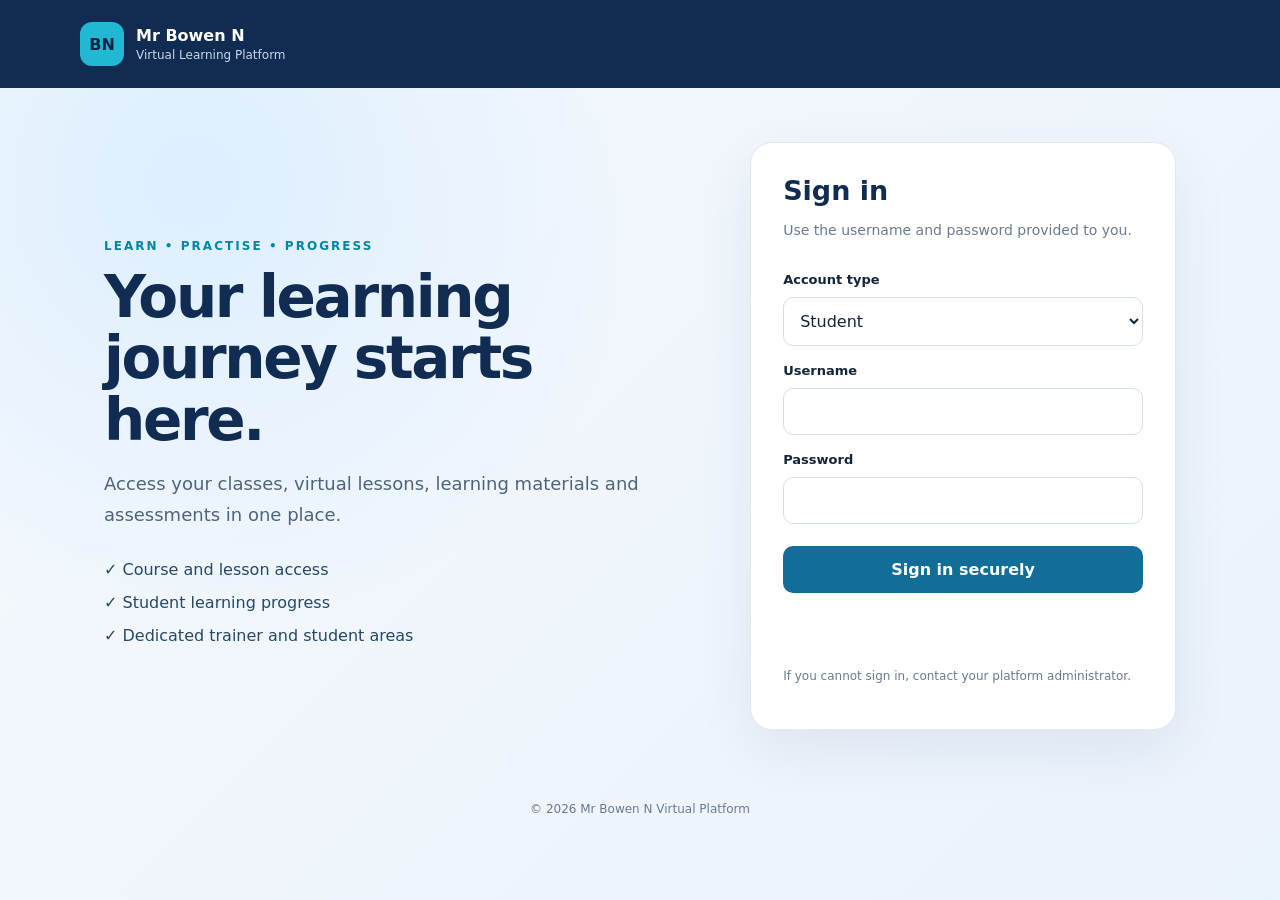
==== trainer-dashboard.html @ 07c1dc7e "Create trainer-dashboard.html" ====
<!DOCTYPE html>
<html lang="en">
<head>
  <meta charset="UTF-8">
  <meta name="viewport" content="width=device-width, initial-scale=1.0">
  <title>Trainer Dashboard | Mr Bowen N Virtual Platform</title>
  <link rel="stylesheet" href="styles.css">
</head>

<body>
  <main class="dashboard-container">
    <header class="dashboard-header">
      <div>
        <h1>Trainer Dashboard</h1>
        <p id="trainer-name">Welcome, Trainer</p>
      </div>

      <button id="logout-button" type="button">Logout</button>
    </header>

    <section class="dashboard-content">
      <h2>Teaching and Learning</h2>
      <p>
        Welcome to your trainer dashboard. This is the starting page
        for managing your virtual lessons.
      </p>

      <div class="dashboard-grid">
        <article class="dashboard-card">
          <h3>My Lessons</h3>
          <p>Lesson management will be connected here.</p>
        </article>

        <article class="dashboard-card">
          <h3>Student Submissions</h3>
          <p>Student work and submitted links will appear here.</p>
        </article>

        <article class="dashboard-card">
          <h3>Learning Materials</h3>
          <p>Notes, assignments, and learning resources will appear here.</p>
        </article>
      </div>
    </section>
  </main>

  <script>
    // Check whether a login session exists.
    const token = sessionStorage.getItem("virtual_platform_token");
    const userText = sessionStorage.getItem("virtual_platform_user");

    if (!token || !userText) {
      window.location.href = "index.html";
    } else {
      try {
        const user = JSON.parse(userText);

        if (user.role !== "trainer") {
          window.location.href = "index.html";
        } else {
          document.getElementById("trainer-name").textContent =
            "Welcome, " + (user.username || "Trainer");
        }
      } catch (error) {
        sessionStorage.clear();
        window.location.href = "index.html";
      }
    }

    document.getElementById("logout-button").addEventListener("click", function () {
      sessionStorage.clear();
      window.location.href = "index.html";
    });
  </script>
</body>
</html>
---- styles.css ----
:root{font-family:Inter,ui-sans-serif,system-ui,-apple-system,BlinkMacSystemFont,"Segoe UI",sans-serif;color:#14243a;background:#f3f7fc;font-synthesis:none}*{box-sizing:border-box}body{margin:0;min-height:100vh;background:radial-gradient(circle at 15% 20%,#dceeff 0,transparent 35%),linear-gradient(135deg,#f6f9fd,#eaf2fb)}.topbar{display:flex;align-items:center;gap:12px;padding:22px max(24px,calc((100% - 1120px)/2));background:#102c52;color:white}.brand-mark{width:44px;height:44px;border-radius:12px;background:#21b8d4;display:grid;place-items:center;font-weight:900;color:#082444}.topbar strong,.topbar span{display:block}.topbar span{font-size:12px;color:#c8d9ee;margin-top:3px}.layout{max-width:1120px;margin:54px auto;padding:0 24px;display:grid;grid-template-columns:1.15fr .85fr;gap:70px;align-items:center}.intro h1{font-size:clamp(38px,5vw,58px);line-height:1.06;letter-spacing:-.04em;margin:14px 0 18px;color:#102c52}.intro>p:not(.eyebrow){font-size:18px;line-height:1.7;color:#50637c;max-width:540px}.eyebrow{font-size:12px;letter-spacing:.17em;font-weight:800;color:#0087a8}.feature-list{display:grid;gap:14px;margin-top:30px;color:#274866}.login-card{background:#fff;border:1px solid #e0e8f2;border-radius:22px;padding:32px;box-shadow:0 20px 55px #143b6414}.login-card h2{font-size:27px;margin:0 0 8px;color:#102c52}.muted,.small-note{color:#6a7b90;font-size:14px;line-height:1.5}.login-card form{display:grid;gap:10px;margin-top:24px}.login-card label{font-size:13px;font-weight:700;margin-top:7px}.login-card input,.login-card select{width:100%;border:1px solid #d4dfeb;border-radius:10px;padding:13px 12px;background:#fff;color:#14243a;font:inherit;min-height:46px}.login-card input:focus,.login-card select:focus{outline:3px solid #21b8d433;border-color:#138aa8}button{margin-top:12px;border:0;border-radius:10px;padding:14px;background:#126d99;color:white;font:inherit;font-weight:750;cursor:pointer}button:disabled{opacity:.65;cursor:wait}.status{min-height:20px;font-size:14px;line-height:1.45;color:#a22b2b}.status.success{color:#18744a}.small-note{font-size:12px;margin-top:16px}footer{text-align:center;color:#6a7b90;padding:18px 24px 28px;font-size:12px}@media(max-width:800px){.layout{grid-template-columns:1fr;gap:28px;margin:32px auto}.intro h1{font-size:42px}.login-card{padding:24px}}
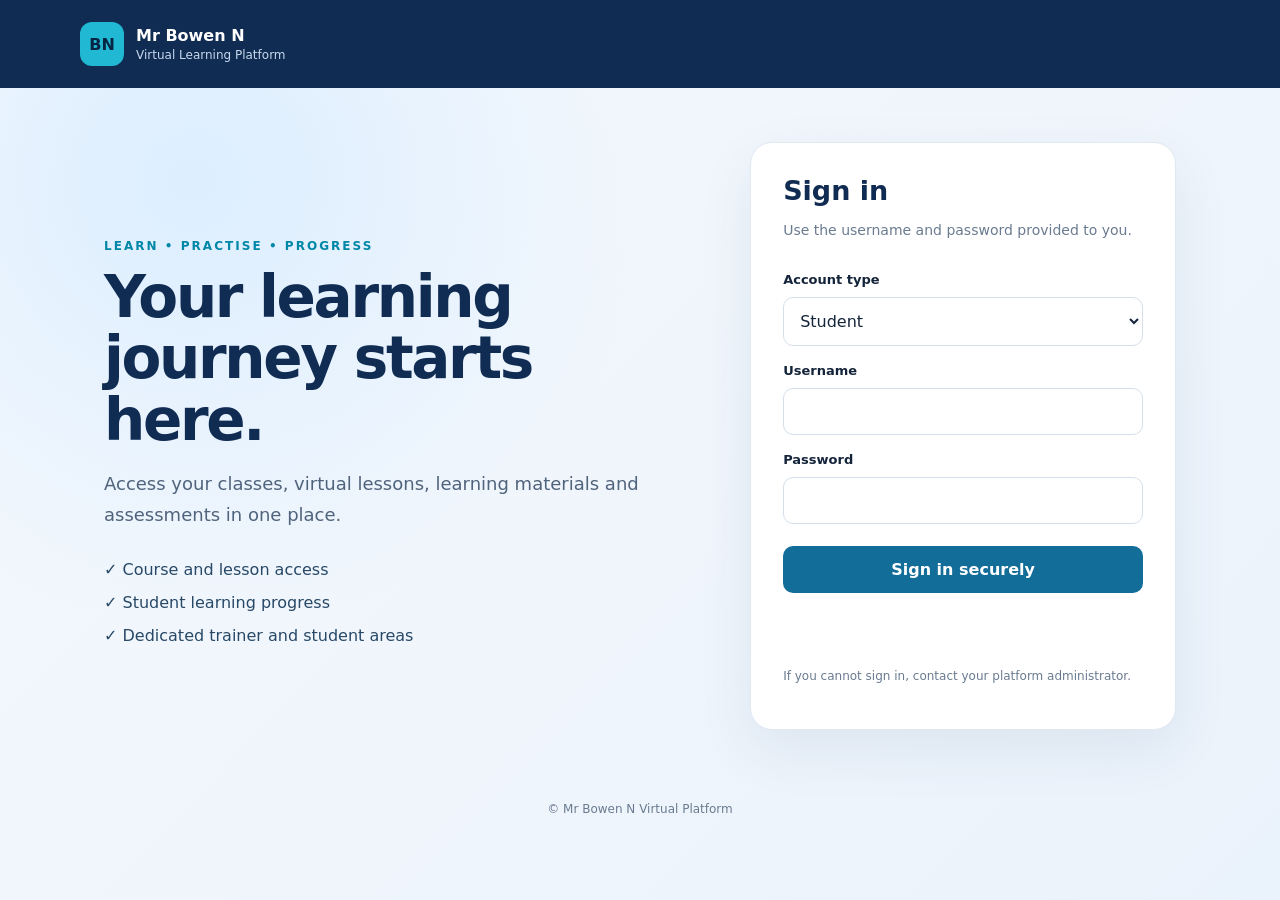
==== commit 7aa92ce2: "Update trainer-dashboard.html" ====
--- a/trainer-dashboard.html
+++ b/trainer-dashboard.html
@@ -1,76 +1,777 @@
+
 <!DOCTYPE html>
 <html lang="en">
 <head>
   <meta charset="UTF-8">
-  <meta name="viewport" content="width=device-width, initial-scale=1.0">
+  <meta name="viewport" content="width=device-width, initial-scale=1">
   <title>Trainer Dashboard | Mr Bowen N Virtual Platform</title>
   <link rel="stylesheet" href="styles.css">
+  <style>
+    :root {
+      --navy: #10233f;
+      --blue: #2459d3;
+      --bg: #f3f6fb;
+      --border: #e1e7f0;
+      --muted: #65738a;
+    }
+
+    * { box-sizing: border-box; }
+
+    body {
+      margin: 0;
+      background: var(--bg);
+      color: #17243a;
+      font-family: Arial, Helvetica, sans-serif;
+    }
+
+    button, input, textarea, select { font: inherit; }
+    button { cursor: pointer; }
+
+    .topbar {
+      background: var(--navy);
+      color: white;
+      padding: 18px 5%;
+      display: flex;
+      align-items: center;
+      justify-content: space-between;
+      gap: 16px;
+      flex-wrap: wrap;
+    }
+
+    .brand { font-size: 19px; font-weight: 700; }
+    .brand small {
+      display: block;
+      font-size: 12px;
+      margin-top: 5px;
+      color: #bdcce3;
+      font-weight: 400;
+    }
+
+    .logout {
+      border: 1px solid #9db2d1;
+      background: transparent;
+      color: white;
+      padding: 9px 15px;
+      border-radius: 8px;
+    }
+
+    .container {
+      width: min(1200px, 92%);
+      margin: 28px auto 50px;
+    }
+
+    .welcome {
+      background: linear-gradient(120deg, #153665, #2764d7);
+      color: white;
+      padding: 28px;
+      border-radius: 16px;
+      margin-bottom: 24px;
+    }
+
+    .welcome h1 { margin: 0 0 8px; font-size: 28px; }
+    .welcome p { margin: 0; color: #e0eaff; }
+
+    .stats {
+      display: grid;
+      grid-template-columns: repeat(3, minmax(0, 1fr));
+      gap: 15px;
+      margin-bottom: 24px;
+    }
+
+    .stat, .panel {
+      background: white;
+      border: 1px solid var(--border);
+      border-radius: 13px;
+      padding: 20px;
+    }
+
+    .stat span { color: var(--muted); font-size: 13px; }
+    .stat strong { display: block; font-size: 28px; margin-top: 8px; }
+
+    .panel { margin-bottom: 22px; }
+    .panel h2 { margin: 0 0 17px; font-size: 20px; }
+    .panel h3 { margin-top: 0; }
+
+    .form-grid {
+      display: grid;
+      grid-template-columns: repeat(2, minmax(0, 1fr));
+      gap: 13px;
+    }
+
+    .field { display: flex; flex-direction: column; gap: 6px; }
+    .field.full { grid-column: 1 / -1; }
+    label { font-size: 13px; font-weight: 700; }
+
+    input, textarea, select {
+      width: 100%;
+      border: 1px solid #cbd5e3;
+      border-radius: 8px;
+      padding: 11px;
+      background: white;
+      color: #17243a;
+    }
+
+    textarea { min-height: 95px; resize: vertical; }
+
+    .btn {
+      border: 0;
+      border-radius: 8px;
+      background: var(--blue);
+      color: white;
+      padding: 11px 16px;
+      font-weight: 700;
+    }
+
+    .btn.secondary { background: #e9effb; color: #1945a3; }
+    .btn.danger { background: #b42332; }
+    .btn:disabled { opacity: .6; cursor: wait; }
+
+    .actions { display: flex; flex-wrap: wrap; gap: 9px; margin-top: 13px; }
+    .message { margin: 14px 0; font-size: 14px; }
+    .muted { color: var(--muted); font-size: 13px; }
+    .hidden { display: none !important; }
+
+    .item {
+      border: 1px solid var(--border);
+      padding: 16px;
+      border-radius: 10px;
+      margin-top: 12px;
+      overflow-wrap: anywhere;
+    }
+
+    .item h3 { margin-bottom: 7px; }
+    .item p { line-height: 1.5; }
+    .item a { color: #1e50b5; }
+    .item-top {
+      display: flex;
+      align-items: flex-start;
+      justify-content: space-between;
+      gap: 12px;
+      flex-wrap: wrap;
+    }
+
+    .pill {
+      display: inline-block;
+      background: #e9effb;
+      color: #1945a3;
+      padding: 5px 9px;
+      border-radius: 30px;
+      font-size: 12px;
+    }
+
+    .empty { padding: 15px 0; color: var(--muted); }
+    .loading { color: var(--muted); }
+
+    @media (max-width: 650px) {
+      .stats { grid-template-columns: 1fr; }
+      .form-grid { grid-template-columns: 1fr; }
+      .field.full { grid-column: auto; }
+      .welcome h1 { font-size: 23px; }
+      .panel { padding: 16px; }
+    }
+  </style>
 </head>
 
 <body>
-  <main class="dashboard-container">
-    <header class="dashboard-header">
-      <div>
-        <h1>Trainer Dashboard</h1>
-        <p id="trainer-name">Welcome, Trainer</p>
+  <header class="topbar">
+    <div class="brand">
+      Mr Bowen N Virtual Platform
+      <small>Trainer workspace</small>
+    </div>
+    <button class="logout" id="logoutButton" type="button">Logout</button>
+  </header>
+
+  <main class="container">
+    <section class="welcome">
+      <h1>Trainer Dashboard</h1>
+      <p id="welcomeText">Welcome, Trainer</p>
+      <p class="muted" style="color:#e0eaff;margin-top:12px">
+        Manage lessons, learning resources, students and submissions.
+      </p>
+    </section>
+
+    <div id="globalMessage" class="message" role="status" aria-live="polite"></div>
+
+    <section class="stats">
+      <div class="stat">
+        <span>My lessons</span>
+        <strong id="lessonCount">—</strong>
       </div>
-
-      <button id="logout-button" type="button">Logout</button>
-    </header>
-
-    <section class="dashboard-content">
-      <h2>Teaching and Learning</h2>
-      <p>
-        Welcome to your trainer dashboard. This is the starting page
-        for managing your virtual lessons.
-      </p>
-
-      <div class="dashboard-grid">
-        <article class="dashboard-card">
-          <h3>My Lessons</h3>
-          <p>Lesson management will be connected here.</p>
-        </article>
-
-        <article class="dashboard-card">
-          <h3>Student Submissions</h3>
-          <p>Student work and submitted links will appear here.</p>
-        </article>
-
-        <article class="dashboard-card">
-          <h3>Learning Materials</h3>
-          <p>Notes, assignments, and learning resources will appear here.</p>
-        </article>
+      <div class="stat">
+        <span>Learning materials</span>
+        <strong id="materialCount">—</strong>
+      </div>
+      <div class="stat">
+        <span>Students</span>
+        <strong id="studentCount">—</strong>
       </div>
     </section>
+
+    <section class="panel">
+      <h2>Create a lesson</h2>
+      <form id="lessonForm">
+        <div class="form-grid">
+          <div class="field">
+            <label for="lessonTitle">Lesson title *</label>
+            <input id="lessonTitle" maxlength="200" required
+              placeholder="e.g. Introduction to Technical Drawing">
+          </div>
+          <div class="field">
+            <label for="lessonClass">Class or group</label>
+            <input id="lessonClass" maxlength="100"
+              placeholder="e.g. AEL525S">
+          </div>
+          <div class="field full">
+            <label for="lessonDescription">Description / instructions</label>
+            <textarea id="lessonDescription" maxlength="10000"
+              placeholder="Describe the lesson and learning activities"></textarea>
+          </div>
+          <div class="field full">
+            <label for="lessonUrl">Lesson content URL (optional)</label>
+            <input id="lessonUrl" type="url" maxlength="2000"
+              placeholder="https://...">
+          </div>
+          <div class="field">
+            <label for="lessonPublished">Publishing status</label>
+            <select id="lessonPublished">
+              <option value="false">Save as draft</option>
+              <option value="true">Publish for students</option>
+            </select>
+          </div>
+        </div>
+        <div class="actions">
+          <button class="btn" type="submit">Create lesson</button>
+          <button class="btn secondary" type="button" id="refreshLessons">Refresh lessons</button>
+        </div>
+      </form>
+    </section>
+
+    <section class="panel">
+      <h2>My Lessons</h2>
+      <p class="muted">Publish a lesson when it is ready for students.</p>
+      <div id="lessonsList" class="loading">Loading lessons...</div>
+    </section>
+
+    <section class="panel">
+      <h2>Add Learning Material</h2>
+      <form id="materialForm">
+        <div class="form-grid">
+          <div class="field">
+            <label for="materialTitle">Material title *</label>
+            <input id="materialTitle" maxlength="200" required
+              placeholder="e.g. Week 1 notes">
+          </div>
+          <div class="field">
+            <label for="materialLesson">Attach to a lesson</label>
+            <select id="materialLesson">
+              <option value="">No lesson selected</option>
+            </select>
+          </div>
+          <div class="field full">
+            <label for="materialUrl">File or resource URL *</label>
+            <input id="materialUrl" type="url" maxlength="2000" required
+              placeholder="https://...">
+            <span class="muted">Paste a link to a resource already uploaded to an accessible location.</span>
+          </div>
+          <div class="field">
+            <label for="materialClass">Class or group</label>
+            <input id="materialClass" maxlength="100" placeholder="e.g. AEL525S">
+          </div>
+          <div class="field full">
+            <label for="materialDescription">Description</label>
+            <textarea id="materialDescription" maxlength="10000"
+              placeholder="Brief explanation of this resource"></textarea>
+          </div>
+        </div>
+        <div class="actions">
+          <button class="btn" type="submit">Save material</button>
+          <button class="btn secondary" type="button" id="refreshMaterials">Refresh materials</button>
+        </div>
+      </form>
+      <div id="materialsList" class="loading">Loading materials...</div>
+    </section>
+
+    <section class="panel">
+      <h2>Students</h2>
+      <button class="btn secondary" id="refreshStudents" type="button">Load / refresh students</button>
+      <div id="studentsList" class="empty">Select the button to load student accounts.</div>
+    </section>
+
+    <section class="panel">
+      <h2>Student Submissions</h2>
+      <div class="field">
+        <label for="submissionLesson">Choose one of your lessons</label>
+        <select id="submissionLesson">
+          <option value="">Select a lesson</option>
+        </select>
+      </div>
+      <div class="actions">
+        <button class="btn" type="button" id="loadSubmissions">View submissions</button>
+      </div>
+      <div id="submissionsList" class="empty">Choose a lesson to view submissions.</div>
+    </section>
   </main>
 
+  <script src="config.js"></script>
   <script>
-    // Check whether a login session exists.
-    const token = sessionStorage.getItem("virtual_platform_token");
-    const userText = sessionStorage.getItem("virtual_platform_user");
-
-    if (!token || !userText) {
-      window.location.href = "index.html";
-    } else {
+    (() => {
+      "use strict";
+
+      const API = window.VIRTUAL_PLATFORM_CONFIG?.API_BASE_URL;
+      const TOKEN_KEY = "virtual_platform_token";
+      const USER_KEY = "virtual_platform_user";
+
+      const token = sessionStorage.getItem(TOKEN_KEY);
+      const userText = sessionStorage.getItem(USER_KEY);
+
+      function goToLogin() {
+        sessionStorage.removeItem(TOKEN_KEY);
+        sessionStorage.removeItem(USER_KEY);
+        window.location.replace("index.html");
+      }
+
+      if (!token || !userText) {
+        goToLogin();
+        return;
+      }
+
+      let user;
       try {
-        const user = JSON.parse(userText);
-
-        if (user.role !== "trainer") {
-          window.location.href = "index.html";
-        } else {
-          document.getElementById("trainer-name").textContent =
-            "Welcome, " + (user.username || "Trainer");
-        }
-      } catch (error) {
-        sessionStorage.clear();
-        window.location.href = "index.html";
-      }
-    }
-
-    document.getElementById("logout-button").addEventListener("click", function () {
-      sessionStorage.clear();
-      window.location.href = "index.html";
-    });
+        user = JSON.parse(userText);
+      } catch {
+        goToLogin();
+        return;
+      }
+
+      if (user.role !== "trainer") {
+        goToLogin();
+        return;
+      }
+
+      if (user.must_change_password) {
+        window.location.replace("change-password.html");
+        return;
+      }
+
+      if (!API) {
+        document.getElementById("globalMessage").textContent =
+          "Configuration error: API URL is missing from config.js.";
+        return;
+      }
+
+      document.getElementById("welcomeText").textContent =
+        "Welcome, " + (user.full_name || user.username || "Trainer");
+
+      const el = (id) => document.getElementById(id);
+      let lessons = [];
+
+      function showMessage(message, success = false) {
+        const node = el("globalMessage");
+        node.textContent = message;
+        node.style.color = success ? "#187443" : "#b42332";
+      }
+
+      function escapeHtml(value) {
+        return String(value ?? "").replace(/[&<>"']/g, (char) => ({
+          "&": "&amp;",
+          "<": "&lt;",
+          ">": "&gt;",
+          '"': "&quot;",
+          "'": "&#39;"
+        })[char]);
+      }
+
+      function safeUrl(value) {
+        try {
+          const url = new URL(value);
+          return ["http:", "https:"].includes(url.protocol)
+            ? url.href
+            : "";
+        } catch {
+          return "";
+        }
+      }
+
+      async function api(action, payload = {}) {
+        const response = await fetch(API, {
+          method: "POST",
+          headers: {
+            "Content-Type": "application/json",
+            "Authorization": "Bearer " + token
+          },
+          body: JSON.stringify({ action, ...payload })
+        });
+
+        let data;
+        try {
+          data = await response.json();
+        } catch {
+          throw new Error("The server returned an invalid response.");
+        }
+
+        if (response.status === 401) {
+          goToLogin();
+          throw new Error("Your session expired. Please sign in again.");
+        }
+
+        if (!response.ok || data.error) {
+          throw new Error(data.error || data.message || "Request failed.");
+        }
+
+        return data;
+      }
+
+      function setBusy(form, busy) {
+        form.querySelectorAll("button").forEach((button) => {
+          button.disabled = busy;
+        });
+      }
+
+      function updateLessonSelectors() {
+        const options = lessons.map((lesson) =>
+          `<option value="${lesson.id}">${escapeHtml(lesson.title)}${lesson.published ? " — Published" : " — Draft"}</option>`
+        ).join("");
+
+        el("materialLesson").innerHTML =
+          '<option value="">No lesson selected</option>' + options;
+
+        el("submissionLesson").innerHTML =
+          '<option value="">Select a lesson</option>' + options;
+      }
+
+      function renderLessons() {
+        el("lessonCount").textContent = lessons.length;
+
+        if (!lessons.length) {
+          el("lessonsList").innerHTML =
+            '<p class="empty">No lessons yet. Use the form above to create your first lesson.</p>';
+          updateLessonSelectors();
+          return;
+        }
+
+        el("lessonsList").innerHTML = lessons.map((lesson) => {
+          const url = safeUrl(lesson.content_url);
+          return `
+            <article class="item">
+              <div class="item-top">
+                <div>
+                  <h3>${escapeHtml(lesson.title)}</h3>
+                  <span class="pill">${lesson.published ? "Published" : "Draft"}</span>
+                  ${lesson.class_name ? `<span class="pill">${escapeHtml(lesson.class_name)}</span>` : ""}
+                </div>
+                <span class="muted">Lesson #${lesson.id}</span>
+              </div>
+              <p>${escapeHtml(lesson.description || "No description added.")}</p>
+              ${url ? `<p><a href="${escapeHtml(url)}" target="_blank" rel="noopener noreferrer">Open lesson content</a></p>` : ""}
+              <div class="actions">
+                <button class="btn secondary" type="button" data-toggle="${lesson.id}">
+                  ${lesson.published ? "Unpublish" : "Publish"}
+                </button>
+                <button class="btn secondary" type="button" data-edit="${lesson.id}">Edit</button>
+                <button class="btn danger" type="button" data-delete="${lesson.id}">Delete</button>
+                <button class="btn secondary" type="button" data-view="${lesson.id}">View submissions</button>
+              </div>
+            </article>
+          `;
+        }).join("");
+
+        updateLessonSelectors();
+      }
+
+      async function loadLessons() {
+        el("lessonsList").textContent = "Loading lessons...";
+        try {
+          const data = await api("list_lessons");
+          lessons = Array.isArray(data.lessons) ? data.lessons : [];
+          renderLessons();
+        } catch (error) {
+          el("lessonsList").textContent = error.message;
+        }
+      }
+
+      el("lessonForm").addEventListener("submit", async (event) => {
+        event.preventDefault();
+        const form = event.currentTarget;
+        setBusy(form, true);
+
+        try {
+          const data = await api("create_lesson", {
+            title: el("lessonTitle").value.trim(),
+            class_name: el("lessonClass").value.trim(),
+            description: el("lessonDescription").value.trim(),
+            content_url: el("lessonUrl").value.trim(),
+            published: el("lessonPublished").value === "true"
+          });
+
+          form.reset();
+          showMessage("Lesson created successfully.", true);
+          await loadLessons();
+        } catch (error) {
+          showMessage(error.message);
+        } finally {
+          setBusy(form, false);
+        }
+      });
+
+      el("lessonsList").addEventListener("click", async (event) => {
+        const button = event.target.closest("button");
+        if (!button) return;
+
+        const toggleId = button.dataset.toggle;
+        const editId = button.dataset.edit;
+        const deleteId = button.dataset.delete;
+        const viewId = button.dataset.view;
+
+        try {
+          if (toggleId) {
+            const lesson = lessons.find((item) => String(item.id) === toggleId);
+            if (!lesson) return;
+
+            await api("update_lesson", {
+              id: lesson.id,
+              published: !lesson.published
+            });
+
+            showMessage("Lesson publishing status updated.", true);
+            await loadLessons();
+          }
+
+          if (editId) {
+            const lesson = lessons.find((item) => String(item.id) === editId);
+            if (!lesson) return;
+
+            const title = prompt("Lesson title:", lesson.title);
+            if (title === null) return;
+            if (!title.trim()) {
+              showMessage("Lesson title cannot be empty.");
+              return;
+            }
+
+            const description = prompt("Lesson description:", lesson.description || "");
+            if (description === null) return;
+
+            const className = prompt("Class or group:", lesson.class_name || "");
+            if (className === null) return;
+
+            const contentUrl = prompt("Lesson content URL (leave blank for none):", lesson.content_url || "");
+            if (contentUrl === null) return;
+
+            await api("update_lesson", {
+              id: lesson.id,
+              title: title.trim(),
+              description,
+              class_name: className.trim(),
+              content_url: contentUrl.trim()
+            });
+
+            showMessage("Lesson updated.", true);
+            await loadLessons();
+          }
+
+          if (deleteId) {
+            const lesson = lessons.find((item) => String(item.id) === deleteId);
+            if (!lesson) return;
+
+            if (!confirm(`Delete "${lesson.title}"? Its submissions will also be deleted.`)) {
+              return;
+            }
+
+            await api("delete_lesson", { id: lesson.id });
+            showMessage("Lesson deleted.", true);
+            await loadLessons();
+          }
+
+          if (viewId) {
+            el("submissionLesson").value = viewId;
+            await loadSubmissions();
+            el("submissionsList").scrollIntoView({ behavior: "smooth" });
+          }
+        } catch (error) {
+          showMessage(error.message);
+        }
+      });
+
+      async function loadMaterials() {
+        el("materialsList").textContent = "Loading materials...";
+        try {
+          const data = await api("list_materials");
+          const materials = Array.isArray(data.materials) ? data.materials : [];
+          el("materialCount").textContent = materials.length;
+
+          if (!materials.length) {
+            el("materialsList").innerHTML =
+              '<p class="empty">No learning materials added yet.</p>';
+            return;
+          }
+
+          el("materialsList").innerHTML = materials.map((material) => {
+            const url = safeUrl(material.file_url);
+            return `
+              <article class="item">
+                <h3>${escapeHtml(material.title)}</h3>
+                <p>${escapeHtml(material.description || "No description.")}</p>
+                ${material.class_name ? `<p class="muted">Class: ${escapeHtml(material.class_name)}</p>` : ""}
+                ${url ? `<p><a href="${escapeHtml(url)}" target="_blank" rel="noopener noreferrer">Open learning material</a></p>` : ""}
+              </article>
+            `;
+          }).join("");
+        } catch (error) {
+          el("materialsList").textContent = error.message;
+        }
+      }
+
+      el("materialForm").addEventListener("submit", async (event) => {
+        event.preventDefault();
+        const form = event.currentTarget;
+        setBusy(form, true);
+
+        try {
+          const lessonValue = el("materialLesson").value;
+
+          await api("create_material", {
+            title: el("materialTitle").value.trim(),
+            file_url: el("materialUrl").value.trim(),
+            description: el("materialDescription").value.trim(),
+            class_name: el("materialClass").value.trim(),
+            lesson_id: lessonValue ? Number(lessonValue) : null
+          });
+
+          form.reset();
+          showMessage("Learning material saved.", true);
+          await loadMaterials();
+        } catch (error) {
+          showMessage(error.message);
+        } finally {
+          setBusy(form, false);
+        }
+      });
+
+      async function loadStudents() {
+        el("studentsList").textContent = "Loading students...";
+        try {
+          const data = await api("list_students");
+          const students = Array.isArray(data.students) ? data.students : [];
+          el("studentCount").textContent = students.length;
+
+          if (!students.length) {
+            el("studentsList").textContent = "No student accounts found.";
+            return;
+          }
+
+          el("studentsList").innerHTML = students.map((student) => `
+            <article class="item">
+              <strong>${escapeHtml(student.full_name || student.username)}</strong>
+              <p class="muted">Username: ${escapeHtml(student.username)}</p>
+              <p class="muted">Student ID: ${student.id}</p>
+            </article>
+          `).join("");
+        } catch (error) {
+          el("studentsList").textContent = error.message;
+        }
+      }
+
+      el("refreshStudents").addEventListener("click", loadStudents);
+
+      async function loadSubmissions() {
+        const lessonId = el("submissionLesson").value;
+
+        if (!lessonId) {
+          el("submissionsList").textContent = "Choose a lesson first.";
+          return;
+        }
+
+        el("submissionsList").textContent = "Loading submissions...";
+
+        try {
+          const data = await api("list_submissions", {
+            lesson_id: Number(lessonId)
+          });
+          const submissions = Array.isArray(data.submissions) ? data.submissions : [];
+
+          if (!submissions.length) {
+            el("submissionsList").textContent = "No submissions for this lesson yet.";
+            return;
+          }
+
+          el("submissionsList").innerHTML = submissions.map((submission) => {
+            const url = safeUrl(submission.submission_url);
+            return `
+              <article class="item">
+                <h3>${escapeHtml(submission.student?.full_name || submission.student?.username || ("Student #" + submission.student_id))}</h3>
+                <p class="muted">Submitted: ${escapeHtml(submission.submitted_at || "Unknown")}</p>
+                ${url ? `<p><a href="${escapeHtml(url)}" target="_blank" rel="noopener noreferrer">Open student submission</a></p>` : ""}
+                ${submission.submission_text ? `<p>${escapeHtml(submission.submission_text)}</p>` : ""}
+                <p><strong>Current marks:</strong> ${submission.marks == null ? "Not graded" : escapeHtml(submission.marks)}</p>
+                <p><strong>Feedback:</strong> ${escapeHtml(submission.feedback || "None")}</p>
+                <div class="form-grid">
+                  <div class="field">
+                    <label for="marks-${submission.id}">Marks</label>
+                    <input id="marks-${submission.id}" type="number" min="0" step="0.01"
+                      value="${submission.marks == null ? "" : escapeHtml(submission.marks)}"
+                      placeholder="Enter marks">
+                  </div>
+                  <div class="field">
+                    <label for="feedback-${submission.id}">Feedback</label>
+                    <input id="feedback-${submission.id}" maxlength="5000"
+                      value="${escapeHtml(submission.feedback || "")}"
+                      placeholder="Feedback for student">
+                  </div>
+                </div>
+                <div class="actions">
+                  <button class="btn" type="button" data-grade="${submission.id}">Save marks / feedback</button>
+                </div>
+              </article>
+            `;
+          }).join("");
+        } catch (error) {
+          el("submissionsList").textContent = error.message;
+        }
+      }
+
+      el("loadSubmissions").addEventListener("click", loadSubmissions);
+
+      el("submissionsList").addEventListener("click", async (event) => {
+        const button = event.target.closest("button[data-grade]");
+        if (!button) return;
+
+        const id = button.dataset.grade;
+        const marksText = el("marks-" + id).value.trim();
+        const feedback = el("feedback-" + id).value.trim();
+
+        const payload = { submission_id: Number(id), feedback };
+
+        if (marksText !== "") {
+          const marks = Number(marksText);
+          if (!Number.isFinite(marks) || marks < 0) {
+            showMessage("Enter valid non-negative marks.");
+            return;
+          }
+          payload.marks = marks;
+        }
+
+        button.disabled = true;
+        try {
+          await api("grade_submission", payload);
+          showMessage("Marks and feedback saved.", true);
+          await loadSubmissions();
+        } catch (error) {
+          showMessage(error.message);
+        } finally {
+          button.disabled = false;
+        }
+      });
+
+      el("refreshLessons").addEventListener("click", loadLessons);
+      el("refreshMaterials").addEventListener("click", loadMaterials);
+
+      el("logoutButton").addEventListener("click", goToLogin);
+
+      async function start() {
+        await Promise.all([loadLessons(), loadMaterials()]);
+      }
+
+      start();
+    })();
   </script>
 </body>
 </html>
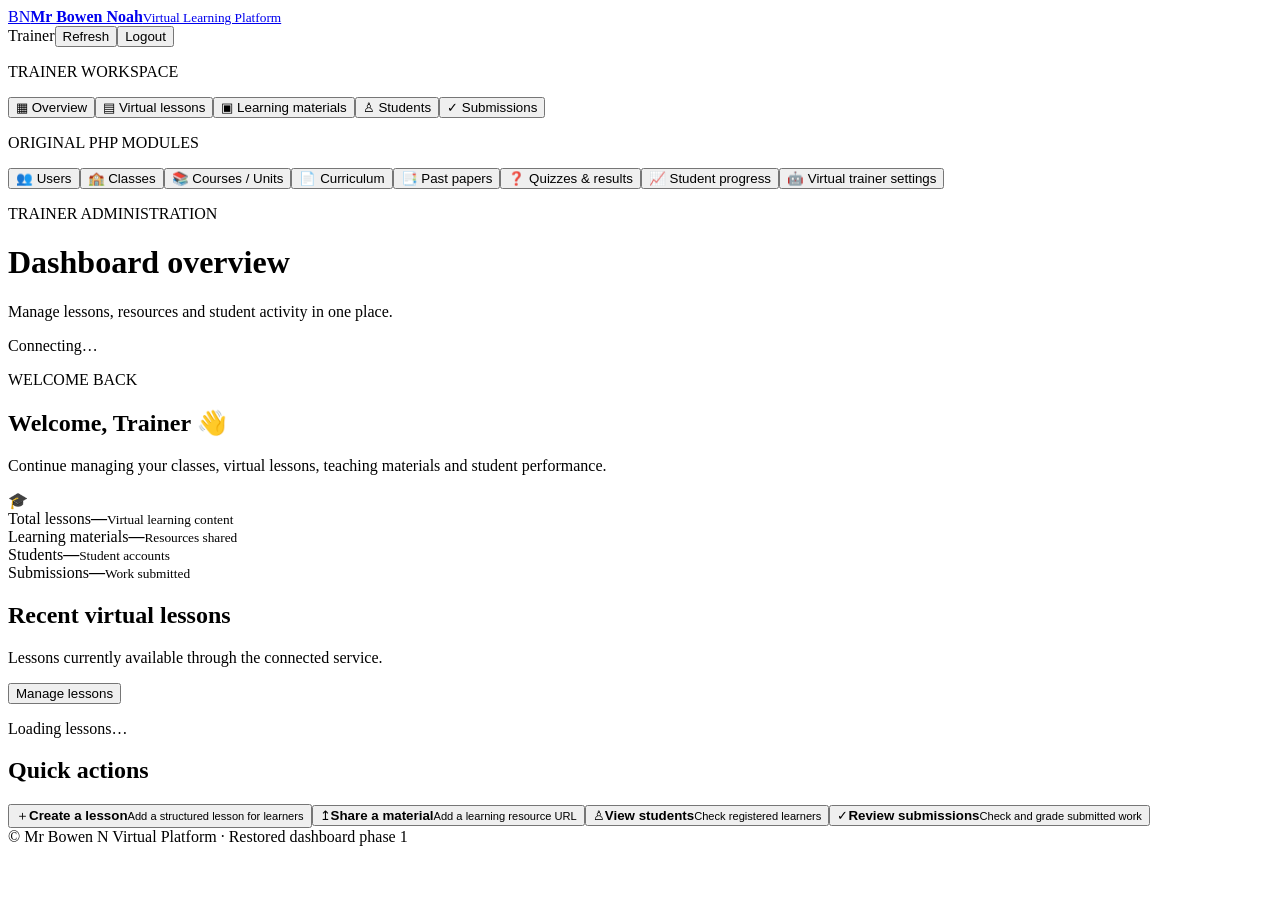
==== commit 2aa72c42: "Add files via upload" ====
--- a/trainer-dashboard.html
+++ b/trainer-dashboard.html
@@ -1,777 +1,11 @@
-
-<!DOCTYPE html>
-<html lang="en">
-<head>
-  <meta charset="UTF-8">
-  <meta name="viewport" content="width=device-width, initial-scale=1">
-  <title>Trainer Dashboard | Mr Bowen N Virtual Platform</title>
-  <link rel="stylesheet" href="styles.css">
-  <style>
-    :root {
-      --navy: #10233f;
-      --blue: #2459d3;
-      --bg: #f3f6fb;
-      --border: #e1e7f0;
-      --muted: #65738a;
-    }
-
-    * { box-sizing: border-box; }
-
-    body {
-      margin: 0;
-      background: var(--bg);
-      color: #17243a;
-      font-family: Arial, Helvetica, sans-serif;
-    }
-
-    button, input, textarea, select { font: inherit; }
-    button { cursor: pointer; }
-
-    .topbar {
-      background: var(--navy);
-      color: white;
-      padding: 18px 5%;
-      display: flex;
-      align-items: center;
-      justify-content: space-between;
-      gap: 16px;
-      flex-wrap: wrap;
-    }
-
-    .brand { font-size: 19px; font-weight: 700; }
-    .brand small {
-      display: block;
-      font-size: 12px;
-      margin-top: 5px;
-      color: #bdcce3;
-      font-weight: 400;
-    }
-
-    .logout {
-      border: 1px solid #9db2d1;
-      background: transparent;
-      color: white;
-      padding: 9px 15px;
-      border-radius: 8px;
-    }
-
-    .container {
-      width: min(1200px, 92%);
-      margin: 28px auto 50px;
-    }
-
-    .welcome {
-      background: linear-gradient(120deg, #153665, #2764d7);
-      color: white;
-      padding: 28px;
-      border-radius: 16px;
-      margin-bottom: 24px;
-    }
-
-    .welcome h1 { margin: 0 0 8px; font-size: 28px; }
-    .welcome p { margin: 0; color: #e0eaff; }
-
-    .stats {
-      display: grid;
-      grid-template-columns: repeat(3, minmax(0, 1fr));
-      gap: 15px;
-      margin-bottom: 24px;
-    }
-
-    .stat, .panel {
-      background: white;
-      border: 1px solid var(--border);
-      border-radius: 13px;
-      padding: 20px;
-    }
-
-    .stat span { color: var(--muted); font-size: 13px; }
-    .stat strong { display: block; font-size: 28px; margin-top: 8px; }
-
-    .panel { margin-bottom: 22px; }
-    .panel h2 { margin: 0 0 17px; font-size: 20px; }
-    .panel h3 { margin-top: 0; }
-
-    .form-grid {
-      display: grid;
-      grid-template-columns: repeat(2, minmax(0, 1fr));
-      gap: 13px;
-    }
-
-    .field { display: flex; flex-direction: column; gap: 6px; }
-    .field.full { grid-column: 1 / -1; }
-    label { font-size: 13px; font-weight: 700; }
-
-    input, textarea, select {
-      width: 100%;
-      border: 1px solid #cbd5e3;
-      border-radius: 8px;
-      padding: 11px;
-      background: white;
-      color: #17243a;
-    }
-
-    textarea { min-height: 95px; resize: vertical; }
-
-    .btn {
-      border: 0;
-      border-radius: 8px;
-      background: var(--blue);
-      color: white;
-      padding: 11px 16px;
-      font-weight: 700;
-    }
-
-    .btn.secondary { background: #e9effb; color: #1945a3; }
-    .btn.danger { background: #b42332; }
-    .btn:disabled { opacity: .6; cursor: wait; }
-
-    .actions { display: flex; flex-wrap: wrap; gap: 9px; margin-top: 13px; }
-    .message { margin: 14px 0; font-size: 14px; }
-    .muted { color: var(--muted); font-size: 13px; }
-    .hidden { display: none !important; }
-
-    .item {
-      border: 1px solid var(--border);
-      padding: 16px;
-      border-radius: 10px;
-      margin-top: 12px;
-      overflow-wrap: anywhere;
-    }
-
-    .item h3 { margin-bottom: 7px; }
-    .item p { line-height: 1.5; }
-    .item a { color: #1e50b5; }
-    .item-top {
-      display: flex;
-      align-items: flex-start;
-      justify-content: space-between;
-      gap: 12px;
-      flex-wrap: wrap;
-    }
-
-    .pill {
-      display: inline-block;
-      background: #e9effb;
-      color: #1945a3;
-      padding: 5px 9px;
-      border-radius: 30px;
-      font-size: 12px;
-    }
-
-    .empty { padding: 15px 0; color: var(--muted); }
-    .loading { color: var(--muted); }
-
-    @media (max-width: 650px) {
-      .stats { grid-template-columns: 1fr; }
-      .form-grid { grid-template-columns: 1fr; }
-      .field.full { grid-column: auto; }
-      .welcome h1 { font-size: 23px; }
-      .panel { padding: 16px; }
-    }
-  </style>
-</head>
-
-<body>
-  <header class="topbar">
-    <div class="brand">
-      Mr Bowen N Virtual Platform
-      <small>Trainer workspace</small>
-    </div>
-    <button class="logout" id="logoutButton" type="button">Logout</button>
-  </header>
-
-  <main class="container">
-    <section class="welcome">
-      <h1>Trainer Dashboard</h1>
-      <p id="welcomeText">Welcome, Trainer</p>
-      <p class="muted" style="color:#e0eaff;margin-top:12px">
-        Manage lessons, learning resources, students and submissions.
-      </p>
-    </section>
-
-    <div id="globalMessage" class="message" role="status" aria-live="polite"></div>
-
-    <section class="stats">
-      <div class="stat">
-        <span>My lessons</span>
-        <strong id="lessonCount">—</strong>
-      </div>
-      <div class="stat">
-        <span>Learning materials</span>
-        <strong id="materialCount">—</strong>
-      </div>
-      <div class="stat">
-        <span>Students</span>
-        <strong id="studentCount">—</strong>
-      </div>
-    </section>
-
-    <section class="panel">
-      <h2>Create a lesson</h2>
-      <form id="lessonForm">
-        <div class="form-grid">
-          <div class="field">
-            <label for="lessonTitle">Lesson title *</label>
-            <input id="lessonTitle" maxlength="200" required
-              placeholder="e.g. Introduction to Technical Drawing">
-          </div>
-          <div class="field">
-            <label for="lessonClass">Class or group</label>
-            <input id="lessonClass" maxlength="100"
-              placeholder="e.g. AEL525S">
-          </div>
-          <div class="field full">
-            <label for="lessonDescription">Description / instructions</label>
-            <textarea id="lessonDescription" maxlength="10000"
-              placeholder="Describe the lesson and learning activities"></textarea>
-          </div>
-          <div class="field full">
-            <label for="lessonUrl">Lesson content URL (optional)</label>
-            <input id="lessonUrl" type="url" maxlength="2000"
-              placeholder="https://...">
-          </div>
-          <div class="field">
-            <label for="lessonPublished">Publishing status</label>
-            <select id="lessonPublished">
-              <option value="false">Save as draft</option>
-              <option value="true">Publish for students</option>
-            </select>
-          </div>
-        </div>
-        <div class="actions">
-          <button class="btn" type="submit">Create lesson</button>
-          <button class="btn secondary" type="button" id="refreshLessons">Refresh lessons</button>
-        </div>
-      </form>
-    </section>
-
-    <section class="panel">
-      <h2>My Lessons</h2>
-      <p class="muted">Publish a lesson when it is ready for students.</p>
-      <div id="lessonsList" class="loading">Loading lessons...</div>
-    </section>
-
-    <section class="panel">
-      <h2>Add Learning Material</h2>
-      <form id="materialForm">
-        <div class="form-grid">
-          <div class="field">
-            <label for="materialTitle">Material title *</label>
-            <input id="materialTitle" maxlength="200" required
-              placeholder="e.g. Week 1 notes">
-          </div>
-          <div class="field">
-            <label for="materialLesson">Attach to a lesson</label>
-            <select id="materialLesson">
-              <option value="">No lesson selected</option>
-            </select>
-          </div>
-          <div class="field full">
-            <label for="materialUrl">File or resource URL *</label>
-            <input id="materialUrl" type="url" maxlength="2000" required
-              placeholder="https://...">
-            <span class="muted">Paste a link to a resource already uploaded to an accessible location.</span>
-          </div>
-          <div class="field">
-            <label for="materialClass">Class or group</label>
-            <input id="materialClass" maxlength="100" placeholder="e.g. AEL525S">
-          </div>
-          <div class="field full">
-            <label for="materialDescription">Description</label>
-            <textarea id="materialDescription" maxlength="10000"
-              placeholder="Brief explanation of this resource"></textarea>
-          </div>
-        </div>
-        <div class="actions">
-          <button class="btn" type="submit">Save material</button>
-          <button class="btn secondary" type="button" id="refreshMaterials">Refresh materials</button>
-        </div>
-      </form>
-      <div id="materialsList" class="loading">Loading materials...</div>
-    </section>
-
-    <section class="panel">
-      <h2>Students</h2>
-      <button class="btn secondary" id="refreshStudents" type="button">Load / refresh students</button>
-      <div id="studentsList" class="empty">Select the button to load student accounts.</div>
-    </section>
-
-    <section class="panel">
-      <h2>Student Submissions</h2>
-      <div class="field">
-        <label for="submissionLesson">Choose one of your lessons</label>
-        <select id="submissionLesson">
-          <option value="">Select a lesson</option>
-        </select>
-      </div>
-      <div class="actions">
-        <button class="btn" type="button" id="loadSubmissions">View submissions</button>
-      </div>
-      <div id="submissionsList" class="empty">Choose a lesson to view submissions.</div>
-    </section>
-  </main>
-
-  <script src="config.js"></script>
-  <script>
-    (() => {
-      "use strict";
-
-      const API = window.VIRTUAL_PLATFORM_CONFIG?.API_BASE_URL;
-      const TOKEN_KEY = "virtual_platform_token";
-      const USER_KEY = "virtual_platform_user";
-
-      const token = sessionStorage.getItem(TOKEN_KEY);
-      const userText = sessionStorage.getItem(USER_KEY);
-
-      function goToLogin() {
-        sessionStorage.removeItem(TOKEN_KEY);
-        sessionStorage.removeItem(USER_KEY);
-        window.location.replace("index.html");
-      }
-
-      if (!token || !userText) {
-        goToLogin();
-        return;
-      }
-
-      let user;
-      try {
-        user = JSON.parse(userText);
-      } catch {
-        goToLogin();
-        return;
-      }
-
-      if (user.role !== "trainer") {
-        goToLogin();
-        return;
-      }
-
-      if (user.must_change_password) {
-        window.location.replace("change-password.html");
-        return;
-      }
-
-      if (!API) {
-        document.getElementById("globalMessage").textContent =
-          "Configuration error: API URL is missing from config.js.";
-        return;
-      }
-
-      document.getElementById("welcomeText").textContent =
-        "Welcome, " + (user.full_name || user.username || "Trainer");
-
-      const el = (id) => document.getElementById(id);
-      let lessons = [];
-
-      function showMessage(message, success = false) {
-        const node = el("globalMessage");
-        node.textContent = message;
-        node.style.color = success ? "#187443" : "#b42332";
-      }
-
-      function escapeHtml(value) {
-        return String(value ?? "").replace(/[&<>"']/g, (char) => ({
-          "&": "&amp;",
-          "<": "&lt;",
-          ">": "&gt;",
-          '"': "&quot;",
-          "'": "&#39;"
-        })[char]);
-      }
-
-      function safeUrl(value) {
-        try {
-          const url = new URL(value);
-          return ["http:", "https:"].includes(url.protocol)
-            ? url.href
-            : "";
-        } catch {
-          return "";
-        }
-      }
-
-      async function api(action, payload = {}) {
-        const response = await fetch(API, {
-          method: "POST",
-          headers: {
-            "Content-Type": "application/json",
-            "Authorization": "Bearer " + token
-          },
-          body: JSON.stringify({ action, ...payload })
-        });
-
-        let data;
-        try {
-          data = await response.json();
-        } catch {
-          throw new Error("The server returned an invalid response.");
-        }
-
-        if (response.status === 401) {
-          goToLogin();
-          throw new Error("Your session expired. Please sign in again.");
-        }
-
-        if (!response.ok || data.error) {
-          throw new Error(data.error || data.message || "Request failed.");
-        }
-
-        return data;
-      }
-
-      function setBusy(form, busy) {
-        form.querySelectorAll("button").forEach((button) => {
-          button.disabled = busy;
-        });
-      }
-
-      function updateLessonSelectors() {
-        const options = lessons.map((lesson) =>
-          `<option value="${lesson.id}">${escapeHtml(lesson.title)}${lesson.published ? " — Published" : " — Draft"}</option>`
-        ).join("");
-
-        el("materialLesson").innerHTML =
-          '<option value="">No lesson selected</option>' + options;
-
-        el("submissionLesson").innerHTML =
-          '<option value="">Select a lesson</option>' + options;
-      }
-
-      function renderLessons() {
-        el("lessonCount").textContent = lessons.length;
-
-        if (!lessons.length) {
-          el("lessonsList").innerHTML =
-            '<p class="empty">No lessons yet. Use the form above to create your first lesson.</p>';
-          updateLessonSelectors();
-          return;
-        }
-
-        el("lessonsList").innerHTML = lessons.map((lesson) => {
-          const url = safeUrl(lesson.content_url);
-          return `
-            <article class="item">
-              <div class="item-top">
-                <div>
-                  <h3>${escapeHtml(lesson.title)}</h3>
-                  <span class="pill">${lesson.published ? "Published" : "Draft"}</span>
-                  ${lesson.class_name ? `<span class="pill">${escapeHtml(lesson.class_name)}</span>` : ""}
-                </div>
-                <span class="muted">Lesson #${lesson.id}</span>
-              </div>
-              <p>${escapeHtml(lesson.description || "No description added.")}</p>
-              ${url ? `<p><a href="${escapeHtml(url)}" target="_blank" rel="noopener noreferrer">Open lesson content</a></p>` : ""}
-              <div class="actions">
-                <button class="btn secondary" type="button" data-toggle="${lesson.id}">
-                  ${lesson.published ? "Unpublish" : "Publish"}
-                </button>
-                <button class="btn secondary" type="button" data-edit="${lesson.id}">Edit</button>
-                <button class="btn danger" type="button" data-delete="${lesson.id}">Delete</button>
-                <button class="btn secondary" type="button" data-view="${lesson.id}">View submissions</button>
-              </div>
-            </article>
-          `;
-        }).join("");
-
-        updateLessonSelectors();
-      }
-
-      async function loadLessons() {
-        el("lessonsList").textContent = "Loading lessons...";
-        try {
-          const data = await api("list_lessons");
-          lessons = Array.isArray(data.lessons) ? data.lessons : [];
-          renderLessons();
-        } catch (error) {
-          el("lessonsList").textContent = error.message;
-        }
-      }
-
-      el("lessonForm").addEventListener("submit", async (event) => {
-        event.preventDefault();
-        const form = event.currentTarget;
-        setBusy(form, true);
-
-        try {
-          const data = await api("create_lesson", {
-            title: el("lessonTitle").value.trim(),
-            class_name: el("lessonClass").value.trim(),
-            description: el("lessonDescription").value.trim(),
-            content_url: el("lessonUrl").value.trim(),
-            published: el("lessonPublished").value === "true"
-          });
-
-          form.reset();
-          showMessage("Lesson created successfully.", true);
-          await loadLessons();
-        } catch (error) {
-          showMessage(error.message);
-        } finally {
-          setBusy(form, false);
-        }
-      });
-
-      el("lessonsList").addEventListener("click", async (event) => {
-        const button = event.target.closest("button");
-        if (!button) return;
-
-        const toggleId = button.dataset.toggle;
-        const editId = button.dataset.edit;
-        const deleteId = button.dataset.delete;
-        const viewId = button.dataset.view;
-
-        try {
-          if (toggleId) {
-            const lesson = lessons.find((item) => String(item.id) === toggleId);
-            if (!lesson) return;
-
-            await api("update_lesson", {
-              id: lesson.id,
-              published: !lesson.published
-            });
-
-            showMessage("Lesson publishing status updated.", true);
-            await loadLessons();
-          }
-
-          if (editId) {
-            const lesson = lessons.find((item) => String(item.id) === editId);
-            if (!lesson) return;
-
-            const title = prompt("Lesson title:", lesson.title);
-            if (title === null) return;
-            if (!title.trim()) {
-              showMessage("Lesson title cannot be empty.");
-              return;
-            }
-
-            const description = prompt("Lesson description:", lesson.description || "");
-            if (description === null) return;
-
-            const className = prompt("Class or group:", lesson.class_name || "");
-            if (className === null) return;
-
-            const contentUrl = prompt("Lesson content URL (leave blank for none):", lesson.content_url || "");
-            if (contentUrl === null) return;
-
-            await api("update_lesson", {
-              id: lesson.id,
-              title: title.trim(),
-              description,
-              class_name: className.trim(),
-              content_url: contentUrl.trim()
-            });
-
-            showMessage("Lesson updated.", true);
-            await loadLessons();
-          }
-
-          if (deleteId) {
-            const lesson = lessons.find((item) => String(item.id) === deleteId);
-            if (!lesson) return;
-
-            if (!confirm(`Delete "${lesson.title}"? Its submissions will also be deleted.`)) {
-              return;
-            }
-
-            await api("delete_lesson", { id: lesson.id });
-            showMessage("Lesson deleted.", true);
-            await loadLessons();
-          }
-
-          if (viewId) {
-            el("submissionLesson").value = viewId;
-            await loadSubmissions();
-            el("submissionsList").scrollIntoView({ behavior: "smooth" });
-          }
-        } catch (error) {
-          showMessage(error.message);
-        }
-      });
-
-      async function loadMaterials() {
-        el("materialsList").textContent = "Loading materials...";
-        try {
-          const data = await api("list_materials");
-          const materials = Array.isArray(data.materials) ? data.materials : [];
-          el("materialCount").textContent = materials.length;
-
-          if (!materials.length) {
-            el("materialsList").innerHTML =
-              '<p class="empty">No learning materials added yet.</p>';
-            return;
-          }
-
-          el("materialsList").innerHTML = materials.map((material) => {
-            const url = safeUrl(material.file_url);
-            return `
-              <article class="item">
-                <h3>${escapeHtml(material.title)}</h3>
-                <p>${escapeHtml(material.description || "No description.")}</p>
-                ${material.class_name ? `<p class="muted">Class: ${escapeHtml(material.class_name)}</p>` : ""}
-                ${url ? `<p><a href="${escapeHtml(url)}" target="_blank" rel="noopener noreferrer">Open learning material</a></p>` : ""}
-              </article>
-            `;
-          }).join("");
-        } catch (error) {
-          el("materialsList").textContent = error.message;
-        }
-      }
-
-      el("materialForm").addEventListener("submit", async (event) => {
-        event.preventDefault();
-        const form = event.currentTarget;
-        setBusy(form, true);
-
-        try {
-          const lessonValue = el("materialLesson").value;
-
-          await api("create_material", {
-            title: el("materialTitle").value.trim(),
-            file_url: el("materialUrl").value.trim(),
-            description: el("materialDescription").value.trim(),
-            class_name: el("materialClass").value.trim(),
-            lesson_id: lessonValue ? Number(lessonValue) : null
-          });
-
-          form.reset();
-          showMessage("Learning material saved.", true);
-          await loadMaterials();
-        } catch (error) {
-          showMessage(error.message);
-        } finally {
-          setBusy(form, false);
-        }
-      });
-
-      async function loadStudents() {
-        el("studentsList").textContent = "Loading students...";
-        try {
-          const data = await api("list_students");
-          const students = Array.isArray(data.students) ? data.students : [];
-          el("studentCount").textContent = students.length;
-
-          if (!students.length) {
-            el("studentsList").textContent = "No student accounts found.";
-            return;
-          }
-
-          el("studentsList").innerHTML = students.map((student) => `
-            <article class="item">
-              <strong>${escapeHtml(student.full_name || student.username)}</strong>
-              <p class="muted">Username: ${escapeHtml(student.username)}</p>
-              <p class="muted">Student ID: ${student.id}</p>
-            </article>
-          `).join("");
-        } catch (error) {
-          el("studentsList").textContent = error.message;
-        }
-      }
-
-      el("refreshStudents").addEventListener("click", loadStudents);
-
-      async function loadSubmissions() {
-        const lessonId = el("submissionLesson").value;
-
-        if (!lessonId) {
-          el("submissionsList").textContent = "Choose a lesson first.";
-          return;
-        }
-
-        el("submissionsList").textContent = "Loading submissions...";
-
-        try {
-          const data = await api("list_submissions", {
-            lesson_id: Number(lessonId)
-          });
-          const submissions = Array.isArray(data.submissions) ? data.submissions : [];
-
-          if (!submissions.length) {
-            el("submissionsList").textContent = "No submissions for this lesson yet.";
-            return;
-          }
-
-          el("submissionsList").innerHTML = submissions.map((submission) => {
-            const url = safeUrl(submission.submission_url);
-            return `
-              <article class="item">
-                <h3>${escapeHtml(submission.student?.full_name || submission.student?.username || ("Student #" + submission.student_id))}</h3>
-                <p class="muted">Submitted: ${escapeHtml(submission.submitted_at || "Unknown")}</p>
-                ${url ? `<p><a href="${escapeHtml(url)}" target="_blank" rel="noopener noreferrer">Open student submission</a></p>` : ""}
-                ${submission.submission_text ? `<p>${escapeHtml(submission.submission_text)}</p>` : ""}
-                <p><strong>Current marks:</strong> ${submission.marks == null ? "Not graded" : escapeHtml(submission.marks)}</p>
-                <p><strong>Feedback:</strong> ${escapeHtml(submission.feedback || "None")}</p>
-                <div class="form-grid">
-                  <div class="field">
-                    <label for="marks-${submission.id}">Marks</label>
-                    <input id="marks-${submission.id}" type="number" min="0" step="0.01"
-                      value="${submission.marks == null ? "" : escapeHtml(submission.marks)}"
-                      placeholder="Enter marks">
-                  </div>
-                  <div class="field">
-                    <label for="feedback-${submission.id}">Feedback</label>
-                    <input id="feedback-${submission.id}" maxlength="5000"
-                      value="${escapeHtml(submission.feedback || "")}"
-                      placeholder="Feedback for student">
-                  </div>
-                </div>
-                <div class="actions">
-                  <button class="btn" type="button" data-grade="${submission.id}">Save marks / feedback</button>
-                </div>
-              </article>
-            `;
-          }).join("");
-        } catch (error) {
-          el("submissionsList").textContent = error.message;
-        }
-      }
-
-      el("loadSubmissions").addEventListener("click", loadSubmissions);
-
-      el("submissionsList").addEventListener("click", async (event) => {
-        const button = event.target.closest("button[data-grade]");
-        if (!button) return;
-
-        const id = button.dataset.grade;
-        const marksText = el("marks-" + id).value.trim();
-        const feedback = el("feedback-" + id).value.trim();
-
-        const payload = { submission_id: Number(id), feedback };
-
-        if (marksText !== "") {
-          const marks = Number(marksText);
-          if (!Number.isFinite(marks) || marks < 0) {
-            showMessage("Enter valid non-negative marks.");
-            return;
-          }
-          payload.marks = marks;
-        }
-
-        button.disabled = true;
-        try {
-          await api("grade_submission", payload);
-          showMessage("Marks and feedback saved.", true);
-          await loadSubmissions();
-        } catch (error) {
-          showMessage(error.message);
-        } finally {
-          button.disabled = false;
-        }
-      });
-
-      el("refreshLessons").addEventListener("click", loadLessons);
-      el("refreshMaterials").addEventListener("click", loadMaterials);
-
-      el("logoutButton").addEventListener("click", goToLogin);
-
-      async function start() {
-        await Promise.all([loadLessons(), loadMaterials()]);
-      }
-
-      start();
-    })();
-  </script>
-</body>
-</html>
+<!doctype html><html lang="en"><head><meta charset="utf-8"><meta name="viewport" content="width=device-width,initial-scale=1"><meta name="theme-color" content="#123b6d"><title>Trainer Dashboard | Mr Bowen N</title><link rel="stylesheet" href="dashboard.css"></head><body data-role="trainer">
+<header class="topbar"><a class="brand" href="index.html"><span class="brand-mark">BN</span><span><b>Mr Bowen Noah</b><small>Virtual Learning Platform</small></span></a><div class="top-actions"><span id="signed-in-user">Trainer</span><button class="btn btn-light" id="refresh-button">Refresh</button><button class="btn btn-danger" id="logout-button">Logout</button></div></header>
+<div class="app-shell"><aside class="sidebar"><p class="nav-label">TRAINER WORKSPACE</p><button class="nav-item active" data-view="overview">▦ Overview</button><button class="nav-item" data-view="lessons">▤ Virtual lessons</button><button class="nav-item" data-view="materials">▣ Learning materials</button><button class="nav-item" data-view="students">♙ Students</button><button class="nav-item" data-view="submissions">✓ Submissions</button><p class="nav-label">ORIGINAL PHP MODULES</p><button class="nav-item feature" data-feature="users">👥 Users</button><button class="nav-item feature" data-feature="classes">🏫 Classes</button><button class="nav-item feature" data-feature="courses">📚 Courses / Units</button><button class="nav-item feature" data-feature="curriculum">📄 Curriculum</button><button class="nav-item feature" data-feature="past-papers">📑 Past papers</button><button class="nav-item feature" data-feature="quizzes">❓ Quizzes & results</button><button class="nav-item feature" data-feature="progress">📈 Student progress</button><button class="nav-item feature" data-feature="virtual-trainer">🤖 Virtual trainer settings</button></aside>
+<main class="main-content"><div class="page-heading"><div><p class="eyebrow">TRAINER ADMINISTRATION</p><h1 id="page-title">Dashboard overview</h1><p class="muted">Manage lessons, resources and student activity in one place.</p></div><span class="status-pill" id="connection-status">Connecting…</span></div><div id="notice" class="notice" role="status" hidden></div>
+<section id="view-overview" class="view"><div class="welcome-panel"><div><p class="eyebrow light">WELCOME BACK</p><h2>Welcome, <span id="welcome-name">Trainer</span> 👋</h2><p>Continue managing your classes, virtual lessons, teaching materials and student performance.</p></div><div class="welcome-icon">🎓</div></div><div class="stats-grid"><article class="stat-card"><span>Total lessons</span><strong id="stat-lessons">—</strong><small>Virtual learning content</small></article><article class="stat-card"><span>Learning materials</span><strong id="stat-materials">—</strong><small>Resources shared</small></article><article class="stat-card"><span>Students</span><strong id="stat-students">—</strong><small>Student accounts</small></article><article class="stat-card"><span>Submissions</span><strong id="stat-submissions">—</strong><small>Work submitted</small></article></div><div class="content-grid"><section class="panel"><div class="panel-heading"><div><h2>Recent virtual lessons</h2><p class="muted">Lessons currently available through the connected service.</p></div><button class="btn btn-primary" data-go="lessons">Manage lessons</button></div><div id="recent-lessons" class="list-area"><p class="empty">Loading lessons…</p></div></section><section class="panel quick-panel"><h2>Quick actions</h2><button class="quick-action" data-go="lessons"><span>＋</span><span><b>Create a lesson</b><small>Add a structured lesson for learners</small></span></button><button class="quick-action" data-go="materials"><span>↥</span><span><b>Share a material</b><small>Add a learning resource URL</small></span></button><button class="quick-action" data-go="students"><span>♙</span><span><b>View students</b><small>Check registered learners</small></span></button><button class="quick-action" data-go="submissions"><span>✓</span><span><b>Review submissions</b><small>Check and grade submitted work</small></span></button></section></div></section>
+<section id="view-lessons" class="view" hidden><div class="content-grid"><section class="panel"><div class="panel-heading"><div><h2>Virtual lessons</h2><p class="muted">Create and manage lesson entries.</p></div><button class="btn btn-light" data-reload="lessons">Reload</button></div><div id="lessons-list" class="list-area"><p class="empty">Loading…</p></div></section><section class="panel"><h2>Create lesson</h2><form id="lesson-form" class="stack-form"><label>Lesson title<input name="title" required maxlength="180" placeholder="e.g. Solid geometry"></label><label>Class / group<input name="class_name" maxlength="100" placeholder="e.g. AEL523S"></label><label>Short description<textarea name="description" rows="3" placeholder="What will students learn?"></textarea></label><label>Lesson or video URL (optional)<input name="content_url" type="url" placeholder="https://..."></label><label class="check-line"><input name="published" type="checkbox" checked> Publish lesson</label><button class="btn btn-primary" type="submit">Save lesson</button></form></section></div></section>
+<section id="view-materials" class="view" hidden><div class="content-grid"><section class="panel"><div class="panel-heading"><div><h2>Learning materials</h2><p class="muted">Manage links to notes, videos and learning documents.</p></div><button class="btn btn-light" data-reload="materials">Reload</button></div><div id="materials-list" class="list-area"><p class="empty">Loading…</p></div></section><section class="panel"><h2>Add learning material</h2><p class="muted">This version accepts a hosted URL. Direct file upload and old file recovery must be connected separately.</p><form id="material-form" class="stack-form"><label>Title<input name="title" required maxlength="180" placeholder="e.g. Refrigeration notes"></label><label>Description<textarea name="description" rows="3"></textarea></label><label>Resource URL<input name="file_url" type="url" required placeholder="https://..."></label><label>Class / group<input name="class_name" maxlength="100" placeholder="e.g. AEL523S"></label><button class="btn btn-primary" type="submit">Add material</button></form></section></div></section>
+<section id="view-students" class="view" hidden><section class="panel"><div class="panel-heading"><div><h2>Students</h2><p class="muted">Student list returned by the current service.</p></div><button class="btn btn-light" data-reload="students">Reload</button></div><div id="students-list" class="list-area"><p class="empty">Loading…</p></div></section></section>
+<section id="view-submissions" class="view" hidden><section class="panel"><div class="panel-heading"><div><h2>Student submissions</h2><p class="muted">Review and grade work that the current service exposes.</p></div><button class="btn btn-light" data-reload="submissions">Reload</button></div><div id="submissions-list" class="list-area"><p class="empty">Loading…</p></div></section></section>
+<section id="view-feature" class="view" hidden><section class="panel feature-panel"><div class="feature-symbol">🧩</div><h2 id="feature-title">Module restoration</h2><p id="feature-description">This original PHP module is recorded in the migration checklist.</p><p class="muted">This module is not yet connected to the current Supabase API. It is intentionally marked as pending rather than showing fake or empty data. The next migration stage needs to restore its tables, permissions, and actions.</p><button class="btn btn-primary" data-go="overview">Return to dashboard</button></section></section>
+<footer>© <span id="year"></span> Mr Bowen N Virtual Platform · Restored dashboard phase 1</footer></main></div><script src="config.js"></script><script src="dashboard.js"></script></body></html>
